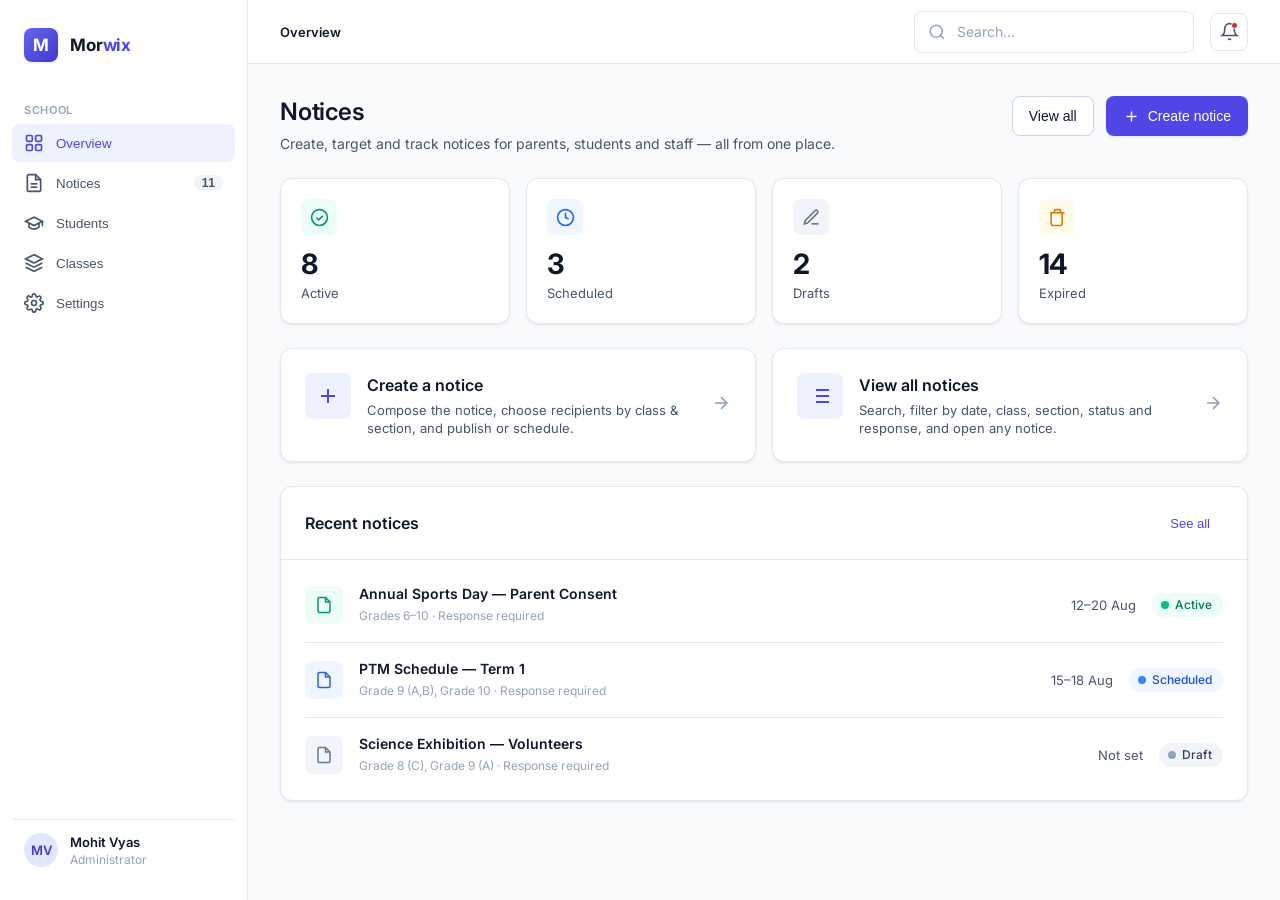
==== notification-prototype/index.html @ 839282dd "Add interactive Notification Module (R1) prototype at /notification-prototype/ Clickable high-fideli" ====
<!DOCTYPE html>
<html lang="en">
<head>
<meta charset="UTF-8">
<meta name="viewport" content="width=device-width, initial-scale=1.0">
<title>Morwix — Notification Module (R1)</title>
<link rel="stylesheet" href="styles.css">
</head>
<body>
<div class="app">
  <!-- ============ SIDEBAR ============ -->
  <aside class="sidebar">
    <div class="brand">
      <div class="logo">M</div>
      <div class="name">Mor<span>wix</span></div>
    </div>
    <nav class="nav">
      <div class="group-label overline subtle">School</div>
      <button class="nav-item" data-nav="hub">
        <svg viewBox="0 0 24 24" fill="none" stroke-width="2"><rect x="3" y="3" width="7" height="7" rx="1.5"/><rect x="14" y="3" width="7" height="7" rx="1.5"/><rect x="14" y="14" width="7" height="7" rx="1.5"/><rect x="3" y="14" width="7" height="7" rx="1.5"/></svg>
        <span>Overview</span>
      </button>
      <button class="nav-item active" data-nav="view">
        <svg viewBox="0 0 24 24" fill="none" stroke-width="2"><path d="M14 2H6a2 2 0 0 0-2 2v16a2 2 0 0 0 2 2h12a2 2 0 0 0 2-2V8z"/><polyline points="14 2 14 8 20 8"/><line x1="16" y1="13" x2="8" y2="13"/><line x1="16" y1="17" x2="8" y2="17"/></svg>
        <span>Notices</span><span class="count">11</span>
      </button>
      <button class="nav-item" onclick="return false">
        <svg viewBox="0 0 24 24" fill="none" stroke-width="2"><path d="M22 10v6M2 10l10-5 10 5-10 5z"/><path d="M6 12v5c3 3 9 3 12 0v-5"/></svg>
        <span>Students</span>
      </button>
      <button class="nav-item" onclick="return false">
        <svg viewBox="0 0 24 24" fill="none" stroke-width="2"><path d="M12 2 2 7l10 5 10-5-10-5z"/><path d="m2 17 10 5 10-5M2 12l10 5 10-5"/></svg>
        <span>Classes</span>
      </button>
      <button class="nav-item" onclick="return false">
        <svg viewBox="0 0 24 24" fill="none" stroke-width="2"><circle cx="12" cy="12" r="3"/><path d="M19.4 15a1.65 1.65 0 0 0 .33 1.82l.06.06a2 2 0 1 1-2.83 2.83l-.06-.06a1.65 1.65 0 0 0-1.82-.33 1.65 1.65 0 0 0-1 1.51V21a2 2 0 0 1-4 0v-.09A1.65 1.65 0 0 0 9 19.4a1.65 1.65 0 0 0-1.82.33l-.06.06a2 2 0 1 1-2.83-2.83l.06-.06a1.65 1.65 0 0 0 .33-1.82 1.65 1.65 0 0 0-1.51-1H3a2 2 0 0 1 0-4h.09A1.65 1.65 0 0 0 4.6 9a1.65 1.65 0 0 0-.33-1.82l-.06-.06a2 2 0 1 1 2.83-2.83l.06.06a1.65 1.65 0 0 0 1.82.33H9a1.65 1.65 0 0 0 1-1.51V3a2 2 0 0 1 4 0v.09a1.65 1.65 0 0 0 1 1.51 1.65 1.65 0 0 0 1.82-.33l.06-.06a2 2 0 1 1 2.83 2.83l-.06.06a1.65 1.65 0 0 0-.33 1.82V9a1.65 1.65 0 0 0 1.51 1H21a2 2 0 0 1 0 4h-.09a1.65 1.65 0 0 0-1.51 1z"/></svg>
        <span>Settings</span>
      </button>
    </nav>
    <div class="sidebar-foot">
      <div class="avatar">MV</div>
      <div style="min-width:0">
        <div style="font-weight:600;font-size:13px">Mohit Vyas</div>
        <div class="caption subtle" style="overflow:hidden;text-overflow:ellipsis;white-space:nowrap">Administrator</div>
      </div>
    </div>
  </aside>

  <!-- ============ MAIN ============ -->
  <div class="main">
    <header class="topbar">
      <div class="crumbs" id="crumbs"><span>Notices</span></div>
      <div class="spacer"></div>
      <div class="input-icon" style="width:280px">
        <svg viewBox="0 0 24 24" fill="none" stroke-width="2" stroke="currentColor"><circle cx="11" cy="11" r="8"/><line x1="21" y1="21" x2="16.65" y2="16.65"/></svg>
        <input class="input" placeholder="Search…">
      </div>
      <button class="icon-btn"><span class="ping"></span>
        <svg viewBox="0 0 24 24" fill="none" stroke-width="2" stroke="currentColor"><path d="M18 8A6 6 0 0 0 6 8c0 7-3 9-3 9h18s-3-2-3-9"/><path d="M13.73 21a2 2 0 0 1-3.46 0"/></svg>
      </button>
    </header>

    <div class="content">

      <!-- ==================== HUB ==================== -->
      <section id="hub" class="screen">
        <div class="page">
          <div class="page-head">
            <div>
              <h1 class="h1">Notices</h1>
              <p class="sub">Create, target and track notices for parents, students and staff — all from one place.</p>
            </div>
            <div class="actions">
              <button class="btn btn--secondary" data-nav="view">View all</button>
              <button class="btn btn--primary" data-nav="create">
                <svg viewBox="0 0 24 24" fill="none" stroke-width="2"><line x1="12" y1="5" x2="12" y2="19"/><line x1="5" y1="12" x2="19" y2="12"/></svg>
                Create notice
              </button>
            </div>
          </div>

          <div class="grid grid-4" style="margin-bottom:24px">
            <div class="stat"><div class="top"><div class="ico ico--active"><svg viewBox="0 0 24 24" fill="none" stroke="currentColor"><circle cx="12" cy="12" r="10"/><polyline points="16 10 11 15 8 12"/></svg></div></div><div class="num">8</div><div class="lab">Active</div></div>
            <div class="stat"><div class="top"><div class="ico ico--sched"><svg viewBox="0 0 24 24" fill="none" stroke="currentColor"><circle cx="12" cy="12" r="10"/><polyline points="12 6 12 12 16 14"/></svg></div></div><div class="num">3</div><div class="lab">Scheduled</div></div>
            <div class="stat"><div class="top"><div class="ico ico--draft"><svg viewBox="0 0 24 24" fill="none" stroke="currentColor"><path d="M12 20h9"/><path d="M16.5 3.5a2.1 2.1 0 0 1 3 3L7 19l-4 1 1-4z"/></svg></div></div><div class="num">2</div><div class="lab">Drafts</div></div>
            <div class="stat"><div class="top"><div class="ico ico--expired"><svg viewBox="0 0 24 24" fill="none" stroke="currentColor"><path d="M3 6h18M8 6V4a2 2 0 0 1 2-2h4a2 2 0 0 1 2 2v2m2 0v14a2 2 0 0 1-2 2H6a2 2 0 0 1-2-2V6"/></svg></div></div><div class="num">14</div><div class="lab">Expired</div></div>
          </div>

          <div class="grid grid-2" style="margin-bottom:24px">
            <div class="entry" data-nav="create">
              <div class="ico"><svg viewBox="0 0 24 24" fill="none" stroke-width="2"><line x1="12" y1="5" x2="12" y2="19"/><line x1="5" y1="12" x2="19" y2="12"/></svg></div>
              <div><div class="h4">Create a notice</div><p class="muted body-sm" style="margin-top:4px">Compose the notice, choose recipients by class &amp; section, and publish or schedule.</p></div>
              <div class="arrow"><svg viewBox="0 0 24 24" fill="none" stroke="currentColor"><line x1="5" y1="12" x2="19" y2="12"/><polyline points="12 5 19 12 12 19"/></svg></div>
            </div>
            <div class="entry" data-nav="view">
              <div class="ico"><svg viewBox="0 0 24 24" fill="none" stroke-width="2"><line x1="8" y1="6" x2="21" y2="6"/><line x1="8" y1="12" x2="21" y2="12"/><line x1="8" y1="18" x2="21" y2="18"/><line x1="3" y1="6" x2="3.01" y2="6"/><line x1="3" y1="12" x2="3.01" y2="12"/><line x1="3" y1="18" x2="3.01" y2="18"/></svg></div>
              <div><div class="h4">View all notices</div><p class="muted body-sm" style="margin-top:4px">Search, filter by date, class, section, status and response, and open any notice.</p></div>
              <div class="arrow"><svg viewBox="0 0 24 24" fill="none" stroke="currentColor"><line x1="5" y1="12" x2="19" y2="12"/><polyline points="12 5 19 12 12 19"/></svg></div>
            </div>
          </div>

          <div class="card">
            <div class="card__head"><div class="h4">Recent notices</div><div class="actions"><button class="btn btn--ghost btn--sm" data-nav="view">See all</button></div></div>
            <div class="card__body" style="padding:8px 24px">
              <div class="summary-list">
                <div class="summary-row" data-nav="detail"><div class="ico" style="background:var(--green-50);color:var(--green-600)"><svg viewBox="0 0 24 24" width="18" height="18" fill="none" stroke="currentColor" stroke-width="2"><path d="M14 2H6a2 2 0 0 0-2 2v16a2 2 0 0 0 2 2h12a2 2 0 0 0 2-2V8z"/><polyline points="14 2 14 8 20 8"/></svg></div><div class="grow"><div style="font-weight:600">Annual Sports Day — Parent Consent</div><div class="cell-sub">Grades 6–10 · Response required</div></div><span class="dates muted body-sm">12–20 Aug</span><span class="badge badge--active"><span class="dot"></span>Active</span></div>
                <div class="summary-row" data-nav="detail"><div class="ico" style="background:var(--blue-50);color:var(--blue-600)"><svg viewBox="0 0 24 24" width="18" height="18" fill="none" stroke="currentColor" stroke-width="2"><path d="M14 2H6a2 2 0 0 0-2 2v16a2 2 0 0 0 2 2h12a2 2 0 0 0 2-2V8z"/><polyline points="14 2 14 8 20 8"/></svg></div><div class="grow"><div style="font-weight:600">PTM Schedule — Term 1</div><div class="cell-sub">Grade 9 (A,B), Grade 10 · Response required</div></div><span class="dates muted body-sm">15–18 Aug</span><span class="badge badge--scheduled"><span class="dot"></span>Scheduled</span></div>
                <div class="summary-row" data-nav="detail"><div class="ico" style="background:var(--slate-100);color:var(--slate-500)"><svg viewBox="0 0 24 24" width="18" height="18" fill="none" stroke="currentColor" stroke-width="2"><path d="M14 2H6a2 2 0 0 0-2 2v16a2 2 0 0 0 2 2h12a2 2 0 0 0 2-2V8z"/><polyline points="14 2 14 8 20 8"/></svg></div><div class="grow"><div style="font-weight:600">Science Exhibition — Volunteers</div><div class="cell-sub">Grade 8 (C), Grade 9 (A) · Response required</div></div><span class="dates muted body-sm">Not set</span><span class="badge badge--draft"><span class="dot"></span>Draft</span></div>
              </div>
            </div>
          </div>
        </div>
      </section>

      <!-- ==================== CREATE (wizard) ==================== -->
      <section id="create" class="screen">
        <div class="page">
          <div class="page-head">
            <div><h1 class="h1">Create notice</h1><p class="sub">Follow the steps to compose, target and publish your notice.</p></div>
            <div class="actions"><button class="btn btn--secondary" data-nav="view">Cancel</button></div>
          </div>

          <!-- Stepper -->
          <div class="stepper" id="stepper">
            <div class="step current" data-step="1"><div class="num">1</div><div class="txt"><div class="k">Step 1</div><div class="v">Details</div></div></div>
            <div class="step-line" data-line="1"></div>
            <div class="step" data-step="2"><div class="num">2</div><div class="txt"><div class="k">Step 2</div><div class="v">Recipients</div></div></div>
            <div class="step-line" data-line="2"></div>
            <div class="step" data-step="3"><div class="num">3</div><div class="txt"><div class="k">Step 3</div><div class="v">Summary</div></div></div>
            <div class="step-line" data-line="3"></div>
            <div class="step" data-step="4"><div class="num">4</div><div class="txt"><div class="k">Step 4</div><div class="v">Review</div></div></div>
          </div>

          <!-- Step 1: Details -->
          <div class="wizard-step active" data-wstep="1">
            <div class="card"><div class="card__body">
              <div class="field">
                <label>Notice title <span class="req">*</span></label>
                <input class="input" id="f-title" value="Annual Sports Day — Parent Consent" placeholder="e.g. Annual Sports Day — Parent Consent">
              </div>
              <div class="field">
                <label>Description <span class="req">*</span></label>
                <textarea class="textarea" id="f-desc" placeholder="Write the notice message…">Our Annual Sports Day will be held on 20 August at the main ground. Kindly submit your consent for your child's participation and confirm attendance for the morning assembly.</textarea>
                <span class="hint">Plain text only for Release 1. Attachments &amp; rich text arrive in a later release.</span>
              </div>
              <div class="two-col">
                <div class="field"><label>Start date <span class="req">*</span></label><input type="date" class="input" id="f-start" value="2026-08-12"></div>
                <div class="field"><label>End date <span class="req">*</span></label><input type="date" class="input" id="f-end" value="2026-08-20"></div>
              </div>
              <div class="divider"></div>
              <div class="row between">
                <div style="max-width:520px">
                  <label style="font-weight:600;font-size:14px">Response required?</label>
                  <p class="muted body-sm" style="margin-top:4px">Ask recipients to acknowledge or respond to this notice. You'll be able to track responses on the notice page.</p>
                </div>
                <div class="switch on" id="f-response"><span class="track"></span><span id="f-response-lab" style="font-weight:600;color:var(--brand-600)">Yes</span></div>
              </div>
            </div></div>
            <div class="wizard-foot">
              <div class="right">
                <button class="btn btn--secondary" onclick="saveDraft()">Save as draft</button>
                <button class="btn btn--primary" onclick="goStep(2)">Continue<svg viewBox="0 0 24 24" fill="none" stroke-width="2"><line x1="5" y1="12" x2="19" y2="12"/><polyline points="12 5 19 12 12 19"/></svg></button>
              </div>
            </div>
          </div>

          <!-- Step 2: Recipients -->
          <div class="wizard-step" data-wstep="2">
            <div class="card"><div class="card__body">
              <div class="h4" style="margin-bottom:4px">Who should receive this notice?</div>
              <p class="muted body-sm" style="margin-bottom:20px">Pick all classes, or choose specific classes — each class can target all sections or specific sections.</p>
              <div class="radio-cards" style="margin-bottom:24px">
                <div class="radio-card" data-mode="all"><div class="radio"></div><div><div class="t">All classes</div><div class="d">Every class and every section receives this notice.</div></div></div>
                <div class="radio-card on" data-mode="selected"><div class="radio on"></div><div><div class="t">Selected classes</div><div class="d">Choose specific classes and, per class, all or specific sections.</div></div></div>
              </div>

              <div id="class-builder">
                <div class="row between" style="margin-bottom:12px"><div class="overline subtle">Classes</div><button class="btn btn--ghost btn--sm" id="toggle-all-classes">Select all</button></div>
                <div id="class-list">
                  <!-- rows injected by app.js -->
                </div>
              </div>

              <div class="callout" style="margin-top:20px" id="recipient-count-callout">
                <svg viewBox="0 0 24 24" fill="none" stroke-width="2"><path d="M17 21v-2a4 4 0 0 0-4-4H5a4 4 0 0 0-4 4v2"/><circle cx="9" cy="7" r="4"/><path d="M23 21v-2a4 4 0 0 0-3-3.87"/><path d="M16 3.13a4 4 0 0 1 0 7.75"/></svg>
                <span id="recipient-count-text">—</span>
              </div>
            </div></div>
            <div class="wizard-foot">
              <button class="btn btn--secondary" onclick="goStep(1)"><svg viewBox="0 0 24 24" fill="none" stroke-width="2"><line x1="19" y1="12" x2="5" y2="12"/><polyline points="12 19 5 12 12 5"/></svg>Back</button>
              <div class="right">
                <button class="btn btn--secondary" onclick="saveDraft()">Save as draft</button>
                <button class="btn btn--primary" onclick="goStep(3)">Continue<svg viewBox="0 0 24 24" fill="none" stroke-width="2"><line x1="5" y1="12" x2="19" y2="12"/><polyline points="12 5 19 12 12 19"/></svg></button>
              </div>
            </div>
          </div>

          <!-- Step 3: Summary -->
          <div class="wizard-step" data-wstep="3">
            <div class="total-banner" style="margin-bottom:20px">
              <div class="ico"><svg viewBox="0 0 24 24" fill="none" stroke-width="2"><path d="M17 21v-2a4 4 0 0 0-4-4H5a4 4 0 0 0-4 4v2"/><circle cx="9" cy="7" r="4"/><path d="M23 21v-2a4 4 0 0 0-3-3.87"/><path d="M16 3.13a4 4 0 0 1 0 7.75"/></svg></div>
              <div><div class="big" id="sum-total">0</div><div class="lab">estimated recipients across <span id="sum-classes">0</span> classes</div></div>
            </div>
            <div class="card"><div class="card__head"><div class="h4">Recipient summary</div><button class="btn btn--ghost btn--sm" onclick="goStep(2)">Edit recipients</button></div>
              <div class="card__body" style="padding-top:8px;padding-bottom:8px">
                <div class="summary-list" id="summary-list"></div>
              </div>
            </div>
            <div class="callout callout--warn" style="margin-top:20px">
              <svg viewBox="0 0 24 24" fill="none" stroke-width="2"><path d="M10.29 3.86 1.82 18a2 2 0 0 0 1.71 3h16.94a2 2 0 0 0 1.71-3L13.71 3.86a2 2 0 0 0-3.42 0z"/><line x1="12" y1="9" x2="12" y2="13"/><line x1="12" y1="17" x2="12.01" y2="17"/></svg>
              <span>This is your last checkpoint to verify <strong>who</strong> receives the notice. Please review carefully — recipients can't be edited after publishing in Release 1.</span>
            </div>
            <label class="opt-row" id="confirm-recipients" style="margin-top:20px">
              <span class="check"><svg viewBox="0 0 24 24" fill="none"><polyline points="20 6 9 17 4 12"/></svg></span>
              <span style="font-weight:500">I've reviewed the recipients and they're correct.</span>
            </label>
            <div class="wizard-foot">
              <button class="btn btn--secondary" onclick="goStep(2)"><svg viewBox="0 0 24 24" fill="none" stroke-width="2"><line x1="19" y1="12" x2="5" y2="12"/><polyline points="12 19 5 12 12 5"/></svg>Back</button>
              <div class="right">
                <button class="btn btn--secondary" onclick="saveDraft()">Save as draft</button>
                <button class="btn btn--primary" id="to-review" onclick="goStep(4)">Continue to review<svg viewBox="0 0 24 24" fill="none" stroke-width="2"><line x1="5" y1="12" x2="19" y2="12"/><polyline points="12 5 19 12 12 19"/></svg></button>
              </div>
            </div>
          </div>

          <!-- Step 4: Review & Publish -->
          <div class="wizard-step" data-wstep="4">
            <div class="card"><div class="card__head"><div class="h4">Review &amp; publish</div><span class="badge badge--scheduled" id="will-status"><span class="dot"></span>Will schedule</span></div>
              <div class="card__body">
                <dl class="review-grid">
                  <dt>Title</dt><dd id="rv-title" style="font-weight:600">—</dd>
                  <dt>Description</dt><dd id="rv-desc" class="muted">—</dd>
                  <dt>Effective period</dt><dd id="rv-dates">—</dd>
                  <dt>Response required</dt><dd id="rv-response">—</dd>
                  <dt>Recipients</dt><dd id="rv-recipients"><div class="summary-list" id="rv-recipients-list" style="margin-top:-8px"></div></dd>
                </dl>
              </div>
            </div>
            <div class="callout" style="margin-top:20px">
              <svg viewBox="0 0 24 24" fill="none" stroke-width="2"><circle cx="12" cy="12" r="10"/><line x1="12" y1="16" x2="12" y2="12"/><line x1="12" y1="8" x2="12.01" y2="8"/></svg>
              <span id="publish-note">Because the start date is in the future, this notice will be <strong>Scheduled</strong> and go live automatically on its start date.</span>
            </div>
            <div class="wizard-foot">
              <button class="btn btn--secondary" onclick="goStep(3)"><svg viewBox="0 0 24 24" fill="none" stroke-width="2"><line x1="19" y1="12" x2="5" y2="12"/><polyline points="12 19 5 12 12 5"/></svg>Back</button>
              <div class="right">
                <button class="btn btn--secondary" onclick="saveDraft()">Save as draft</button>
                <button class="btn btn--primary" onclick="publishNotice()"><svg viewBox="0 0 24 24" fill="none" stroke-width="2"><line x1="22" y1="2" x2="11" y2="13"/><polygon points="22 2 15 22 11 13 2 9 22 2"/></svg>Publish notice</button>
              </div>
            </div>
          </div>
        </div>
      </section>

      <!-- ==================== VIEW NOTICES ==================== -->
      <section id="view" class="screen">
        <div class="page">
          <div class="page-head">
            <div><h1 class="h1">All notices</h1><p class="sub">Search and filter every notice by date, class, section, status and response.</p></div>
            <div class="actions"><button class="btn btn--primary" data-nav="create"><svg viewBox="0 0 24 24" fill="none" stroke-width="2"><line x1="12" y1="5" x2="12" y2="19"/><line x1="5" y1="12" x2="19" y2="12"/></svg>Create notice</button></div>
          </div>

          <div class="toolbar">
            <div class="input-icon search">
              <svg viewBox="0 0 24 24" fill="none" stroke-width="2" stroke="currentColor"><circle cx="11" cy="11" r="8"/><line x1="21" y1="21" x2="16.65" y2="16.65"/></svg>
              <input class="input" placeholder="Search notices by title…">
            </div>
            <div class="filters">
              <div class="filter"><select class="select-el"><option>Any date</option><option>This week</option><option>This month</option></select><svg viewBox="0 0 24 24" fill="none" stroke-width="2" stroke="currentColor"><polyline points="6 9 12 15 18 9"/></svg></div>
              <div class="filter"><select class="select-el"><option>All classes</option><option>Grade 6</option><option>Grade 7</option><option>Grade 8</option><option>Grade 9</option><option>Grade 10</option></select><svg viewBox="0 0 24 24" fill="none" stroke-width="2" stroke="currentColor"><polyline points="6 9 12 15 18 9"/></svg></div>
              <div class="filter"><select class="select-el"><option>All sections</option><option>A</option><option>B</option><option>C</option><option>D</option></select><svg viewBox="0 0 24 24" fill="none" stroke-width="2" stroke="currentColor"><polyline points="6 9 12 15 18 9"/></svg></div>
              <div class="filter"><select class="select-el"><option>Any status</option><option>Active</option><option>Scheduled</option><option>Draft</option><option>Expired</option></select><svg viewBox="0 0 24 24" fill="none" stroke-width="2" stroke="currentColor"><polyline points="6 9 12 15 18 9"/></svg></div>
              <div class="filter"><select class="select-el"><option>Any response</option><option>Required</option><option>Not required</option></select><svg viewBox="0 0 24 24" fill="none" stroke-width="2" stroke="currentColor"><polyline points="6 9 12 15 18 9"/></svg></div>
            </div>
          </div>

          <div class="table-wrap">
            <table>
              <thead><tr><th style="width:34%">Notice</th><th>Audience</th><th>Effective period</th><th>Response</th><th>Status</th><th></th></tr></thead>
              <tbody>
                <tr data-nav="detail">
                  <td><div class="cell-title">Annual Sports Day — Parent Consent</div><div class="cell-sub">Created 06 Aug 2026</div></td>
                  <td><div class="aud"><span class="tag">Grades 6–10</span></div></td>
                  <td class="dates">12 Aug – 20 Aug</td>
                  <td><span class="pill pill--req">Required</span></td>
                  <td><span class="badge badge--active"><span class="dot"></span>Active</span></td>
                  <td class="row-menu"><svg viewBox="0 0 24 24" fill="none" stroke-width="2" stroke="currentColor"><circle cx="12" cy="5" r="1"/><circle cx="12" cy="12" r="1"/><circle cx="12" cy="19" r="1"/></svg></td>
                </tr>
                <tr data-nav="detail">
                  <td><div class="cell-title">PTM Schedule — Term 1</div><div class="cell-sub">Created 05 Aug 2026</div></td>
                  <td><div class="aud"><span class="tag">Grade 9 (A,B)</span><span class="tag">Grade 10</span></div></td>
                  <td class="dates">15 Aug – 18 Aug</td>
                  <td><span class="pill pill--req">Required</span></td>
                  <td><span class="badge badge--scheduled"><span class="dot"></span>Scheduled</span></td>
                  <td class="row-menu"><svg viewBox="0 0 24 24" fill="none" stroke-width="2" stroke="currentColor"><circle cx="12" cy="5" r="1"/><circle cx="12" cy="12" r="1"/><circle cx="12" cy="19" r="1"/></svg></td>
                </tr>
                <tr data-nav="detail">
                  <td><div class="cell-title">Library Book Return Reminder</div><div class="cell-sub">Created 04 Aug 2026</div></td>
                  <td><div class="aud"><span class="tag tag--all">All classes</span></div></td>
                  <td class="dates">05 Aug – 09 Aug</td>
                  <td><span class="pill pill--no">Not required</span></td>
                  <td><span class="badge badge--active"><span class="dot"></span>Active</span></td>
                  <td class="row-menu"><svg viewBox="0 0 24 24" fill="none" stroke-width="2" stroke="currentColor"><circle cx="12" cy="5" r="1"/><circle cx="12" cy="12" r="1"/><circle cx="12" cy="19" r="1"/></svg></td>
                </tr>
                <tr data-nav="detail">
                  <td><div class="cell-title">Science Exhibition — Volunteers</div><div class="cell-sub">Created 04 Aug 2026</div></td>
                  <td><div class="aud"><span class="tag">Grade 8 (C)</span><span class="tag">Grade 9 (A)</span></div></td>
                  <td class="dates">Not set</td>
                  <td><span class="pill pill--req">Required</span></td>
                  <td><span class="badge badge--draft"><span class="dot"></span>Draft</span></td>
                  <td class="row-menu"><svg viewBox="0 0 24 24" fill="none" stroke-width="2" stroke="currentColor"><circle cx="12" cy="5" r="1"/><circle cx="12" cy="12" r="1"/><circle cx="12" cy="19" r="1"/></svg></td>
                </tr>
                <tr data-nav="detail">
                  <td><div class="cell-title">Fee Payment Due — Quarter 2</div><div class="cell-sub">Created 28 Jul 2026</div></td>
                  <td><div class="aud"><span class="tag">Grades 6–8</span></div></td>
                  <td class="dates">01 Aug – 10 Aug</td>
                  <td><span class="pill pill--req">Required</span></td>
                  <td><span class="badge badge--expired"><span class="dot"></span>Expired</span></td>
                  <td class="row-menu"><svg viewBox="0 0 24 24" fill="none" stroke-width="2" stroke="currentColor"><circle cx="12" cy="5" r="1"/><circle cx="12" cy="12" r="1"/><circle cx="12" cy="19" r="1"/></svg></td>
                </tr>
                <tr data-nav="detail">
                  <td><div class="cell-title">Uniform Policy Update 2026–27</div><div class="cell-sub">Created 27 Jul 2026</div></td>
                  <td><div class="aud"><span class="tag tag--all">All classes</span></div></td>
                  <td class="dates">22 Aug – 30 Aug</td>
                  <td><span class="pill pill--no">Not required</span></td>
                  <td><span class="badge badge--scheduled"><span class="dot"></span>Scheduled</span></td>
                  <td class="row-menu"><svg viewBox="0 0 24 24" fill="none" stroke-width="2" stroke="currentColor"><circle cx="12" cy="5" r="1"/><circle cx="12" cy="12" r="1"/><circle cx="12" cy="19" r="1"/></svg></td>
                </tr>
              </tbody>
            </table>
          </div>
          <div class="row between" style="margin-top:16px;color:var(--text-tertiary)" class="body-sm">
            <span class="body-sm subtle">Showing 6 of 27 notices</span>
            <div class="row" style="gap:8px"><button class="btn btn--secondary btn--sm" disabled>Previous</button><button class="btn btn--secondary btn--sm">Next</button></div>
          </div>
        </div>
      </section>

      <!-- ==================== NOTICE DETAILS ==================== -->
      <section id="detail" class="screen">
        <div class="page">
          <button class="btn btn--ghost btn--sm" data-nav="view" style="margin-bottom:16px;padding-left:8px"><svg viewBox="0 0 24 24" fill="none" stroke-width="2"><line x1="19" y1="12" x2="5" y2="12"/><polyline points="12 19 5 12 12 5"/></svg>All notices</button>
          <div class="page-head">
            <div>
              <div class="row" style="gap:12px;margin-bottom:8px"><h1 class="h1" style="margin:0">Annual Sports Day — Parent Consent</h1><span class="badge badge--active" style="align-self:center"><span class="dot"></span>Active</span></div>
              <p class="sub" style="margin:0">Grades 6–10 · Response required · Published 06 Aug 2026</p>
            </div>
            <div class="actions">
              <button class="btn btn--secondary"><svg viewBox="0 0 24 24" fill="none" stroke-width="2"><rect x="9" y="9" width="13" height="13" rx="2"/><path d="M5 15H4a2 2 0 0 1-2-2V4a2 2 0 0 1 2-2h9a2 2 0 0 1 2 2v1"/></svg>Duplicate</button>
            </div>
          </div>

          <div class="meta-row">
            <div class="m"><div class="k">Status</div><div class="v"><span class="badge badge--active"><span class="dot"></span>Active</span></div></div>
            <div class="m"><div class="k">Start date</div><div class="v">12 Aug 2026</div></div>
            <div class="m"><div class="k">End date</div><div class="v">20 Aug 2026</div></div>
            <div class="m"><div class="k">Response</div><div class="v"><span class="pill pill--req">Required</span></div></div>
            <div class="m"><div class="k">Created by</div><div class="v">Mohit Vyas</div></div>
          </div>

          <div class="detail-grid">
            <div>
              <div class="section-title h4 mt-0">Message</div>
              <div class="card"><div class="card__body">
                <p class="body-lg" style="line-height:26px;color:var(--text-secondary)">Our Annual Sports Day will be held on 20 August at the main ground. Kindly submit your consent for your child's participation and confirm attendance for the morning assembly. Students should report in their house T-shirts by 7:30 AM. Refreshments will be provided.</p>
              </div></div>

              <div class="section-title h4"><svg viewBox="0 0 24 24" width="18" height="18" fill="none" stroke="currentColor" stroke-width="2"><path d="M17 21v-2a4 4 0 0 0-4-4H5a4 4 0 0 0-4 4v2"/><circle cx="9" cy="7" r="4"/><path d="M23 21v-2a4 4 0 0 0-3-3.87"/><path d="M16 3.13a4 4 0 0 1 0 7.75"/></svg>Recipients</div>
              <div class="card"><div class="card__body" style="padding-top:8px;padding-bottom:8px">
                <div class="summary-list">
                  <div class="summary-row"><div class="ico">6</div><div class="grow"><div style="font-weight:600">Grade 6</div><div class="secs"><span class="tag tag--all">All sections</span></div></div><span class="muted body-sm">≈ 120</span></div>
                  <div class="summary-row"><div class="ico">7</div><div class="grow"><div style="font-weight:600">Grade 7</div><div class="secs"><span class="tag">A</span><span class="tag">C</span></div></div><span class="muted body-sm">≈ 62</span></div>
                  <div class="summary-row"><div class="ico">8</div><div class="grow"><div style="font-weight:600">Grade 8</div><div class="secs"><span class="tag tag--all">All sections</span></div></div><span class="muted body-sm">≈ 118</span></div>
                  <div class="summary-row"><div class="ico">9</div><div class="grow"><div style="font-weight:600">Grade 9</div><div class="secs"><span class="tag tag--all">All sections</span></div></div><span class="muted body-sm">≈ 116</span></div>
                  <div class="summary-row"><div class="ico">10</div><div class="grow"><div style="font-weight:600">Grade 10</div><div class="secs"><span class="tag">B</span></div></div><span class="muted body-sm">≈ 30</span></div>
                </div>
              </div></div>
            </div>

            <div>
              <div class="section-title h4 mt-0">Responses</div>
              <div class="card"><div class="card__body">
                <div class="ring" style="--p:68"><div class="in"><div class="n">68%</div><div class="l">responded</div></div></div>
                <div class="row between" style="margin:20px 0 4px"><span class="muted body-sm">Responded</span><span style="font-weight:600">342</span></div>
                <div class="row between" style="margin-bottom:16px"><span class="muted body-sm">Awaiting</span><span style="font-weight:600">164</span></div>
                <div class="divider" style="margin:16px 0"></div>
                <div class="overline subtle" style="margin-bottom:12px">By grade</div>
                <div class="resp-row"><div class="rt"><span class="muted">Grade 6</span><span class="v">82%</span></div><div class="progress"><div class="bar" style="width:82%"></div></div></div>
                <div class="resp-row"><div class="rt"><span class="muted">Grade 7 (A,C)</span><span class="v">74%</span></div><div class="progress"><div class="bar" style="width:74%"></div></div></div>
                <div class="resp-row"><div class="rt"><span class="muted">Grade 8</span><span class="v">61%</span></div><div class="progress"><div class="bar" style="width:61%"></div></div></div>
                <div class="resp-row"><div class="rt"><span class="muted">Grade 9</span><span class="v">57%</span></div><div class="progress"><div class="bar" style="width:57%"></div></div></div>
                <div class="resp-row"><div class="rt"><span class="muted">Grade 10 (B)</span><span class="v">70%</span></div><div class="progress"><div class="bar" style="width:70%"></div></div></div>
              </div></div>
            </div>
          </div>
        </div>
      </section>

    </div>
  </div>
</div>
<script src="app.js"></script>
</body>
</html>
---- notification-prototype/styles.css ----
/* ============================================================
   Morwix — Notification Module (R1) prototype
   Design tokens mirror the Figma variables built for this project.
   ============================================================ */
@import url('https://fonts.googleapis.com/css2?family=Inter:wght@400;500;600;700&display=swap');

:root {
  /* --- Brand --- */
  --brand-50:#EEF2FF; --brand-100:#E0E7FF; --brand-200:#C7D2FE; --brand-300:#A5B4FC;
  --brand-400:#818CF8; --brand-500:#6366F1; --brand-600:#4F46E5; --brand-700:#4338CA;
  /* --- Slate --- */
  --slate-50:#F8FAFC; --slate-100:#F1F5F9; --slate-200:#E2E8F0; --slate-300:#CBD5E1;
  --slate-400:#94A3B8; --slate-500:#64748B; --slate-600:#475569; --slate-700:#334155;
  --slate-800:#1E293B; --slate-900:#0F172A;
  /* --- Semantic hues --- */
  --green-50:#ECFDF5; --green-100:#D1FAE5; --green-500:#10B981; --green-600:#059669; --green-700:#047857;
  --amber-50:#FFFBEB; --amber-100:#FEF3C7; --amber-500:#F59E0B; --amber-600:#D97706; --amber-700:#B45309;
  --red-50:#FEF2F2;  --red-100:#FEE2E2;  --red-500:#EF4444;  --red-600:#DC2626;  --red-700:#B91C1C;
  --blue-50:#EFF6FF; --blue-100:#DBEAFE; --blue-500:#3B82F6; --blue-600:#2563EB; --blue-700:#1D4ED8;

  /* --- Semantic aliases --- */
  --bg-app:var(--slate-50); --bg-surface:#fff; --bg-subtle:var(--slate-100); --bg-inverse:var(--slate-900);
  --bg-brand:var(--brand-600); --bg-brand-hover:var(--brand-700); --bg-brand-subtle:var(--brand-50);
  --text-primary:var(--slate-900); --text-secondary:var(--slate-600); --text-tertiary:var(--slate-400);
  --text-inverse:#fff; --text-brand:var(--brand-600);
  --border:var(--slate-200); --border-strong:var(--slate-300); --border-focus:var(--brand-500);
  --success-fg:var(--green-700); --success-bg:var(--green-50); --success-solid:var(--green-600);
  --warning-fg:var(--amber-700); --warning-bg:var(--amber-50); --warning-solid:var(--amber-500);
  --danger-fg:var(--red-700); --danger-bg:var(--red-50); --danger-solid:var(--red-600);
  --info-fg:var(--blue-700); --info-bg:var(--blue-50); --info-solid:var(--blue-600);

  /* --- Status --- */
  --st-draft-bg:var(--slate-100); --st-draft-fg:var(--slate-700); --st-draft-dot:var(--slate-400);
  --st-scheduled-bg:var(--blue-50); --st-scheduled-fg:var(--blue-700); --st-scheduled-dot:var(--blue-500);
  --st-active-bg:var(--green-50); --st-active-fg:var(--green-700); --st-active-dot:var(--green-500);
  --st-expired-bg:var(--amber-50); --st-expired-fg:var(--amber-700); --st-expired-dot:var(--amber-500);

  /* --- Spacing --- */
  --sp-xxs:2px; --sp-xs:4px; --sp-sm:8px; --sp-md:12px; --sp-lg:16px; --sp-xl:20px;
  --sp-2xl:24px; --sp-3xl:32px; --sp-4xl:40px; --sp-5xl:48px; --sp-6xl:64px;
  /* --- Radius --- */
  --r-sm:6px; --r-md:8px; --r-lg:12px; --r-xl:16px; --r-2xl:20px; --r-full:999px;
  /* --- Elevation --- */
  --el-sm:0 1px 2px rgba(15,23,42,.04), 0 2px 4px -1px rgba(15,23,42,.06);
  --el-md:0 2px 4px -2px rgba(15,23,42,.06), 0 4px 8px -2px rgba(15,23,42,.08);
  --el-lg:0 4px 8px -4px rgba(15,23,42,.08), 0 12px 24px -6px rgba(15,23,42,.12);
}

* { box-sizing:border-box; margin:0; padding:0; }
html,body { height:100%; }
body {
  font-family:'Inter', -apple-system, BlinkMacSystemFont, 'Segoe UI', system-ui, sans-serif;
  background:var(--bg-app); color:var(--text-primary);
  font-size:14px; line-height:20px; -webkit-font-smoothing:antialiased;
}
::selection { background:var(--brand-100); }

/* ---------- Type ramp ---------- */
.display{font-size:32px;line-height:40px;font-weight:700;letter-spacing:-.02em;}
.h1{font-size:24px;line-height:32px;font-weight:600;letter-spacing:-.01em;}
.h2{font-size:20px;line-height:28px;font-weight:600;letter-spacing:-.01em;}
.h3{font-size:18px;line-height:26px;font-weight:600;}
.h4{font-size:16px;line-height:24px;font-weight:600;}
.body-lg{font-size:16px;line-height:24px;}
.body-sm{font-size:13px;line-height:18px;}
.caption{font-size:12px;line-height:16px;}
.overline{font-size:11px;line-height:16px;font-weight:600;text-transform:uppercase;letter-spacing:.06em;}
.muted{color:var(--text-secondary);} .subtle{color:var(--text-tertiary);}

/* ---------- App shell ---------- */
.app{display:grid;grid-template-columns:248px 1fr;height:100vh;overflow:hidden;}
.sidebar{background:var(--bg-surface);border-right:1px solid var(--border);display:flex;flex-direction:column;padding:var(--sp-xl) var(--sp-md);gap:var(--sp-2xl);}
.brand{display:flex;align-items:center;gap:var(--sp-md);padding:var(--sp-sm) var(--sp-md);}
.brand .logo{width:34px;height:34px;border-radius:var(--r-md);background:linear-gradient(135deg,var(--brand-500),var(--brand-700));display:flex;align-items:center;justify-content:center;color:#fff;font-weight:700;font-size:17px;box-shadow:var(--el-sm);}
.brand .name{font-weight:700;font-size:17px;letter-spacing:-.01em;}
.brand .name span{color:var(--brand-600);}
.nav{display:flex;flex-direction:column;gap:2px;}
.nav .group-label{padding:var(--sp-sm) var(--sp-md) var(--sp-xs);}
.nav-item{display:flex;align-items:center;gap:var(--sp-md);padding:9px 12px;border-radius:var(--r-md);color:var(--text-secondary);cursor:pointer;font-weight:500;border:none;background:none;width:100%;text-align:left;transition:.12s;}
.nav-item svg{width:20px;height:20px;stroke:currentColor;flex:none;}
.nav-item:hover{background:var(--slate-50);color:var(--text-primary);}
.nav-item.active{background:var(--bg-brand-subtle);color:var(--text-brand);}
.nav-item .count{margin-left:auto;font-size:12px;font-weight:600;background:var(--slate-100);color:var(--text-secondary);border-radius:var(--r-full);padding:1px 8px;}
.nav-item.active .count{background:var(--brand-100);color:var(--brand-700);}
.sidebar-foot{margin-top:auto;display:flex;align-items:center;gap:var(--sp-md);padding:var(--sp-md);border-top:1px solid var(--border);}
.avatar{width:34px;height:34px;border-radius:var(--r-full);background:var(--brand-100);color:var(--brand-700);display:flex;align-items:center;justify-content:center;font-weight:600;font-size:13px;flex:none;}

.main{display:flex;flex-direction:column;overflow:hidden;}
.topbar{height:64px;flex:none;background:var(--bg-surface);border-bottom:1px solid var(--border);display:flex;align-items:center;gap:var(--sp-lg);padding:0 var(--sp-3xl);}
.crumbs{display:flex;align-items:center;gap:var(--sp-sm);color:var(--text-tertiary);font-size:13px;}
.crumbs .sep{color:var(--slate-300);}
.crumbs .current{color:var(--text-primary);font-weight:600;}
.topbar .spacer{flex:1;}
.topbar .icon-btn{width:38px;height:38px;border-radius:var(--r-md);border:1px solid var(--border);background:#fff;display:flex;align-items:center;justify-content:center;color:var(--text-secondary);cursor:pointer;position:relative;}
.topbar .icon-btn:hover{background:var(--slate-50);}
.topbar .icon-btn svg{width:19px;height:19px;stroke:currentColor;}
.topbar .icon-btn .ping{position:absolute;top:8px;right:9px;width:7px;height:7px;background:var(--danger-solid);border-radius:var(--r-full);border:1.5px solid #fff;}
.content{flex:1;overflow-y:auto;padding:var(--sp-3xl);}
.page{max-width:1080px;margin:0 auto;}
.page-head{display:flex;align-items:flex-start;gap:var(--sp-lg);margin-bottom:var(--sp-2xl);}
.page-head .sub{color:var(--text-secondary);margin-top:6px;max-width:640px;}
.page-head .actions{margin-left:auto;display:flex;gap:var(--sp-md);}

/* ---------- Buttons ---------- */
.btn{display:inline-flex;align-items:center;justify-content:center;gap:var(--sp-sm);height:40px;padding:0 16px;border-radius:var(--r-md);font-weight:500;font-size:14px;cursor:pointer;border:1px solid transparent;transition:.12s;white-space:nowrap;}
.btn svg{width:17px;height:17px;stroke:currentColor;}
.btn--primary{background:var(--bg-brand);color:#fff;box-shadow:var(--el-sm);}
.btn--primary:hover{background:var(--bg-brand-hover);}
.btn--secondary{background:#fff;color:var(--text-primary);border-color:var(--border-strong);}
.btn--secondary:hover{background:var(--slate-50);}
.btn--ghost{background:transparent;color:var(--text-brand);}
.btn--ghost:hover{background:var(--brand-50);}
.btn--danger{background:var(--danger-solid);color:#fff;}
.btn--danger:hover{background:var(--red-700);}
.btn--sm{height:32px;padding:0 12px;font-size:13px;}
.btn:disabled{opacity:.5;cursor:not-allowed;}

/* ---------- Badges ---------- */
.badge{display:inline-flex;align-items:center;gap:6px;padding:4px 11px 4px 9px;border-radius:var(--r-full);font-size:12px;line-height:16px;font-weight:500;}
.badge .dot{width:8px;height:8px;border-radius:var(--r-full);flex:none;}
.badge--draft{background:var(--st-draft-bg);color:var(--st-draft-fg);} .badge--draft .dot{background:var(--st-draft-dot);}
.badge--scheduled{background:var(--st-scheduled-bg);color:var(--st-scheduled-fg);} .badge--scheduled .dot{background:var(--st-scheduled-dot);}
.badge--active{background:var(--st-active-bg);color:var(--st-active-fg);} .badge--active .dot{background:var(--st-active-dot);}
.badge--expired{background:var(--st-expired-bg);color:var(--st-expired-fg);} .badge--expired .dot{background:var(--st-expired-dot);}
.pill{display:inline-flex;align-items:center;gap:6px;padding:3px 10px;border-radius:var(--r-full);font-size:12px;font-weight:500;background:var(--bg-subtle);color:var(--text-secondary);}
.pill--req{background:var(--brand-50);color:var(--brand-700);}
.pill--no{background:var(--slate-100);color:var(--slate-500);}

/* ---------- Cards ---------- */
.card{background:var(--bg-surface);border:1px solid var(--border);border-radius:var(--r-lg);box-shadow:var(--el-sm);}
.card__body{padding:var(--sp-2xl);}
.card__head{padding:var(--sp-xl) var(--sp-2xl);border-bottom:1px solid var(--border);display:flex;align-items:center;gap:var(--sp-md);}
.card__head .actions{margin-left:auto;display:flex;gap:var(--sp-sm);}

.grid{display:grid;gap:var(--sp-lg);}
.grid-4{grid-template-columns:repeat(4,1fr);} .grid-2{grid-template-columns:repeat(2,1fr);}
.stat{background:var(--bg-surface);border:1px solid var(--border);border-radius:var(--r-lg);padding:var(--sp-xl);box-shadow:var(--el-sm);}
.stat .top{display:flex;align-items:center;justify-content:space-between;margin-bottom:var(--sp-md);}
.stat .ico{width:36px;height:36px;border-radius:var(--r-md);display:flex;align-items:center;justify-content:center;}
.stat .ico svg{width:19px;height:19px;stroke-width:2;}
.stat .num{font-size:28px;line-height:34px;font-weight:700;letter-spacing:-.02em;}
.stat .lab{color:var(--text-secondary);font-size:13px;margin-top:2px;}
.ico--active{background:var(--green-50);color:var(--green-600);} .ico--sched{background:var(--blue-50);color:var(--blue-600);}
.ico--draft{background:var(--slate-100);color:var(--slate-500);} .ico--expired{background:var(--amber-50);color:var(--amber-600);}

.entry{display:flex;gap:var(--sp-lg);align-items:flex-start;padding:var(--sp-2xl);border:1px solid var(--border);border-radius:var(--r-lg);background:var(--bg-surface);cursor:pointer;transition:.14s;box-shadow:var(--el-sm);}
.entry:hover{border-color:var(--brand-300);box-shadow:var(--el-md);transform:translateY(-1px);}
.entry .ico{width:46px;height:46px;border-radius:var(--r-md);background:var(--brand-50);color:var(--brand-600);display:flex;align-items:center;justify-content:center;flex:none;}
.entry .ico svg{width:24px;height:24px;stroke:currentColor;stroke-width:2;}
.entry .arrow{margin-left:auto;color:var(--text-tertiary);align-self:center;}
.entry .arrow svg{width:20px;height:20px;stroke-width:2;}

/* ---------- Forms ---------- */
.field{display:flex;flex-direction:column;gap:var(--sp-sm);margin-bottom:var(--sp-xl);}
.field label{font-weight:500;font-size:13px;color:var(--text-primary);}
.field label .req{color:var(--danger-solid);margin-left:2px;}
.field .hint{color:var(--text-tertiary);font-size:12px;}
.input,.textarea,.select-el{width:100%;background:#fff;border:1px solid var(--border);border-radius:var(--r-md);padding:10px 14px;font:inherit;color:var(--text-primary);transition:.12s;}
.input::placeholder,.textarea::placeholder{color:var(--text-tertiary);}
.input:focus,.textarea:focus,.select-el:focus{outline:none;border-color:var(--border-focus);box-shadow:0 0 0 3px var(--brand-100);}
.textarea{min-height:104px;resize:vertical;line-height:22px;}
.select-wrap{position:relative;}
.select-wrap svg{position:absolute;right:12px;top:50%;transform:translateY(-50%);width:18px;height:18px;stroke:var(--text-secondary);pointer-events:none;}
.select-el{appearance:none;padding-right:38px;cursor:pointer;}
.input-icon{position:relative;}
.input-icon svg{position:absolute;left:14px;top:50%;transform:translateY(-50%);width:18px;height:18px;stroke:var(--text-tertiary);}
.input-icon .input{padding-left:42px;}
.two-col{display:grid;grid-template-columns:1fr 1fr;gap:var(--sp-lg);}

/* Toggle */
.switch{display:inline-flex;align-items:center;gap:var(--sp-md);cursor:pointer;}
.switch .track{width:44px;height:24px;border-radius:var(--r-full);background:var(--border-strong);position:relative;transition:.16s;flex:none;}
.switch .track::after{content:"";position:absolute;top:2px;left:2px;width:20px;height:20px;border-radius:var(--r-full);background:#fff;box-shadow:0 1px 2px rgba(0,0,0,.18);transition:.16s;}
.switch.on .track{background:var(--bg-brand);}
.switch.on .track::after{left:22px;}

/* Checkbox / radio */
.check{width:18px;height:18px;border-radius:var(--r-sm);border:1.5px solid var(--border-strong);background:#fff;display:inline-flex;align-items:center;justify-content:center;flex:none;transition:.1s;}
.check svg{width:13px;height:13px;stroke:#fff;stroke-width:3;opacity:0;}
.check.on{background:var(--bg-brand);border-color:var(--bg-brand);}
.check.on svg{opacity:1;}
.radio{width:18px;height:18px;border-radius:var(--r-full);border:1.5px solid var(--border-strong);background:#fff;display:inline-flex;align-items:center;justify-content:center;flex:none;}
.radio::after{content:"";width:8px;height:8px;border-radius:var(--r-full);background:var(--bg-brand);transform:scale(0);transition:.12s;}
.radio.on{border-color:var(--bg-brand);}
.radio.on::after{transform:scale(1);}
.opt-row{display:flex;align-items:center;gap:var(--sp-md);cursor:pointer;}

/* Radio cards */
.radio-cards{display:grid;grid-template-columns:1fr 1fr;gap:var(--sp-lg);}
.radio-card{display:flex;gap:var(--sp-md);align-items:flex-start;padding:var(--sp-lg);border:1px solid var(--border);border-radius:var(--r-md);cursor:pointer;transition:.12s;background:#fff;}
.radio-card:hover{border-color:var(--brand-300);}
.radio-card.on{border-color:var(--bg-brand);background:var(--brand-50);box-shadow:0 0 0 1px var(--bg-brand) inset;}
.radio-card .t{font-weight:600;}
.radio-card .d{color:var(--text-secondary);font-size:13px;line-height:18px;margin-top:2px;}

/* Segmented */
.segmented{display:inline-flex;background:var(--slate-100);border-radius:var(--r-md);padding:3px;gap:2px;}
.segmented button{border:none;background:none;padding:5px 12px;border-radius:6px;font:inherit;font-weight:500;font-size:13px;color:var(--text-secondary);cursor:pointer;transition:.1s;}
.segmented button.on{background:#fff;color:var(--text-primary);box-shadow:var(--el-sm);}

/* Chips */
.chip{display:inline-flex;align-items:center;gap:6px;padding:5px 8px 5px 12px;border-radius:var(--r-full);background:var(--bg-brand-subtle);color:var(--text-brand);font-size:12px;font-weight:500;}
.chip .x{width:15px;height:15px;stroke:var(--brand-500);stroke-width:2.5;cursor:pointer;}
.sec-chip{width:34px;height:34px;border-radius:var(--r-md);border:1.5px solid var(--border);background:#fff;display:inline-flex;align-items:center;justify-content:center;font-weight:600;font-size:13px;color:var(--text-secondary);cursor:pointer;transition:.1s;}
.sec-chip:hover{border-color:var(--brand-300);}
.sec-chip.on{background:var(--bg-brand);border-color:var(--bg-brand);color:#fff;}

/* ---------- Stepper ---------- */
.stepper{display:flex;align-items:center;gap:0;margin-bottom:var(--sp-2xl);}
.step{display:flex;align-items:center;gap:var(--sp-md);}
.step .num{width:30px;height:30px;border-radius:var(--r-full);display:flex;align-items:center;justify-content:center;font-weight:600;font-size:13px;background:var(--bg-subtle);color:var(--text-tertiary);border:1.5px solid var(--border-strong);flex:none;transition:.15s;}
.step .txt .k{font-size:11px;color:var(--text-tertiary);text-transform:uppercase;letter-spacing:.05em;font-weight:600;}
.step .txt .v{font-weight:600;color:var(--text-tertiary);font-size:14px;}
.step.current .num{background:var(--bg-brand);color:#fff;border-color:var(--bg-brand);}
.step.current .txt .v{color:var(--text-primary);}
.step.done .num{background:var(--bg-brand);color:#fff;border-color:var(--bg-brand);}
.step.done .txt .v{color:var(--text-primary);}
.step .num svg{width:15px;height:15px;stroke:#fff;stroke-width:3;}
.step-line{flex:1;height:2px;background:var(--border);margin:0 var(--sp-lg);min-width:24px;border-radius:2px;}
.step-line.done{background:var(--bg-brand);}

.wizard-foot{display:flex;align-items:center;gap:var(--sp-md);margin-top:var(--sp-2xl);padding-top:var(--sp-xl);border-top:1px solid var(--border);}
.wizard-foot .right{margin-left:auto;display:flex;gap:var(--sp-md);}

/* ---------- Class / recipient builder ---------- */
.class-row{display:flex;align-items:center;gap:var(--sp-lg);padding:var(--sp-lg) var(--sp-xl);border:1px solid var(--border);border-radius:var(--r-md);background:#fff;transition:.12s;}
.class-row + .class-row{margin-top:var(--sp-md);}
.class-row.on{border-color:var(--brand-200);background:linear-gradient(0deg,var(--brand-50),var(--brand-50));background:#FBFBFF;}
.class-row .cname{font-weight:600;min-width:96px;}
.class-row .cmeta{color:var(--text-tertiary);font-size:12px;}
.class-row .rt{margin-left:auto;display:flex;align-items:center;gap:var(--sp-lg);}
.sections{display:none;gap:var(--sp-sm);align-items:center;}
.sections.show{display:flex;}
.class-row.off .rt{opacity:.4;pointer-events:none;}

/* ---------- Summary ---------- */
.summary-list{display:flex;flex-direction:column;}
.summary-row{display:flex;align-items:center;gap:var(--sp-lg);padding:var(--sp-lg) 0;border-bottom:1px solid var(--border);}
.summary-row:last-child{border-bottom:none;}
.summary-row .ico{width:38px;height:38px;border-radius:var(--r-md);background:var(--brand-50);color:var(--brand-600);display:flex;align-items:center;justify-content:center;flex:none;font-weight:700;}
.summary-row .grow{flex:1;}
.summary-row .secs{display:flex;gap:6px;flex-wrap:wrap;margin-top:4px;}
.tag{display:inline-flex;padding:2px 9px;border-radius:var(--r-full);background:var(--slate-100);color:var(--text-secondary);font-size:12px;font-weight:500;}
.tag--all{background:var(--green-50);color:var(--green-700);}
.callout{display:flex;gap:var(--sp-md);padding:var(--sp-lg);border-radius:var(--r-md);background:var(--info-bg);color:var(--info-fg);border:1px solid var(--blue-100);font-size:13px;line-height:19px;}
.callout svg{width:19px;height:19px;stroke:currentColor;flex:none;margin-top:1px;}
.callout--warn{background:var(--warning-bg);color:var(--warning-fg);border-color:var(--amber-100);}

.total-banner{display:flex;align-items:center;gap:var(--sp-lg);padding:var(--sp-xl);border-radius:var(--r-lg);background:linear-gradient(120deg,var(--brand-600),var(--brand-700));color:#fff;box-shadow:var(--el-md);}
.total-banner .big{font-size:32px;font-weight:700;line-height:1;letter-spacing:-.02em;}
.total-banner .lab{opacity:.85;font-size:13px;}
.total-banner .ico{width:48px;height:48px;border-radius:var(--r-md);background:rgba(255,255,255,.16);display:flex;align-items:center;justify-content:center;}
.total-banner .ico svg{width:24px;height:24px;stroke:#fff;}

/* ---------- Review ---------- */
.review-grid{display:grid;grid-template-columns:180px 1fr;gap:var(--sp-lg) var(--sp-2xl);}
.review-grid dt{color:var(--text-secondary);font-size:13px;font-weight:500;padding-top:2px;}
.review-grid dd{color:var(--text-primary);}

/* ---------- Filters + table ---------- */
.toolbar{display:flex;align-items:center;gap:var(--sp-md);margin-bottom:var(--sp-lg);flex-wrap:wrap;}
.toolbar .search{flex:1;min-width:260px;}
.filters{display:flex;gap:var(--sp-sm);flex-wrap:wrap;}
.filter{position:relative;}
.filter .select-el{height:38px;padding:0 34px 0 14px;font-size:13px;font-weight:500;color:var(--text-secondary);min-width:120px;}
.filter svg{position:absolute;top:50%;right:12px;transform:translateY(-50%);width:16px;height:16px;stroke:var(--text-secondary);pointer-events:none;}

.table-wrap{overflow:hidden;border-radius:var(--r-lg);border:1px solid var(--border);box-shadow:var(--el-sm);background:#fff;}
table{width:100%;border-collapse:collapse;}
thead th{text-align:left;font-size:11px;text-transform:uppercase;letter-spacing:.05em;color:var(--text-tertiary);font-weight:600;padding:12px 16px;background:var(--slate-50);border-bottom:1px solid var(--border);}
tbody td{padding:14px 16px;border-bottom:1px solid var(--border);vertical-align:middle;}
tbody tr:last-child td{border-bottom:none;}
tbody tr{cursor:pointer;transition:.1s;}
tbody tr:hover{background:var(--slate-50);}
.cell-title{font-weight:600;color:var(--text-primary);}
.cell-sub{color:var(--text-tertiary);font-size:12px;margin-top:2px;}
.aud{display:flex;gap:5px;flex-wrap:wrap;}
.dates{color:var(--text-secondary);white-space:nowrap;}
.row-menu{color:var(--text-tertiary);display:flex;justify-content:flex-end;}
.row-menu svg{width:18px;height:18px;stroke:currentColor;}

/* ---------- Notice details ---------- */
.detail-grid{display:grid;grid-template-columns:1fr 340px;gap:var(--sp-2xl);align-items:start;}
.meta-row{display:flex;gap:var(--sp-2xl);flex-wrap:wrap;padding:var(--sp-lg) 0;border-bottom:1px solid var(--border);margin-bottom:var(--sp-xl);}
.meta-row .m .k{font-size:11px;text-transform:uppercase;letter-spacing:.05em;color:var(--text-tertiary);font-weight:600;margin-bottom:4px;}
.meta-row .m .v{font-weight:600;}
.progress{height:8px;border-radius:var(--r-full);background:var(--bg-subtle);overflow:hidden;}
.progress .bar{height:100%;border-radius:var(--r-full);background:var(--success-solid);}
.resp-row{margin-bottom:var(--sp-lg);}
.resp-row .rt{display:flex;justify-content:space-between;margin-bottom:6px;font-size:13px;}
.resp-row .rt .v{font-weight:600;}
.ring{--p:0;width:132px;height:132px;border-radius:50%;background:conic-gradient(var(--success-solid) calc(var(--p)*1%), var(--slate-100) 0);display:flex;align-items:center;justify-content:center;margin:0 auto;}
.ring .in{width:104px;height:104px;border-radius:50%;background:#fff;display:flex;flex-direction:column;align-items:center;justify-content:center;}
.ring .in .n{font-size:26px;font-weight:700;letter-spacing:-.02em;}
.ring .in .l{font-size:12px;color:var(--text-secondary);}

.section-title{display:flex;align-items:center;gap:var(--sp-sm);margin:var(--sp-2xl) 0 var(--sp-md);}
.divider{height:1px;background:var(--border);margin:var(--sp-xl) 0;}
.stack{display:flex;flex-direction:column;gap:var(--sp-md);}
.row{display:flex;align-items:center;gap:var(--sp-md);}
.between{justify-content:space-between;}
.mt-0{margin-top:0;} .mb-0{margin-bottom:0;}

/* ---------- Screen switching ---------- */
.screen{display:none;} .screen.active{display:block;animation:fade .18s ease;}
@keyframes fade{from{opacity:0;transform:translateY(4px);}to{opacity:1;transform:none;}}
.wizard-step{display:none;} .wizard-step.active{display:block;}
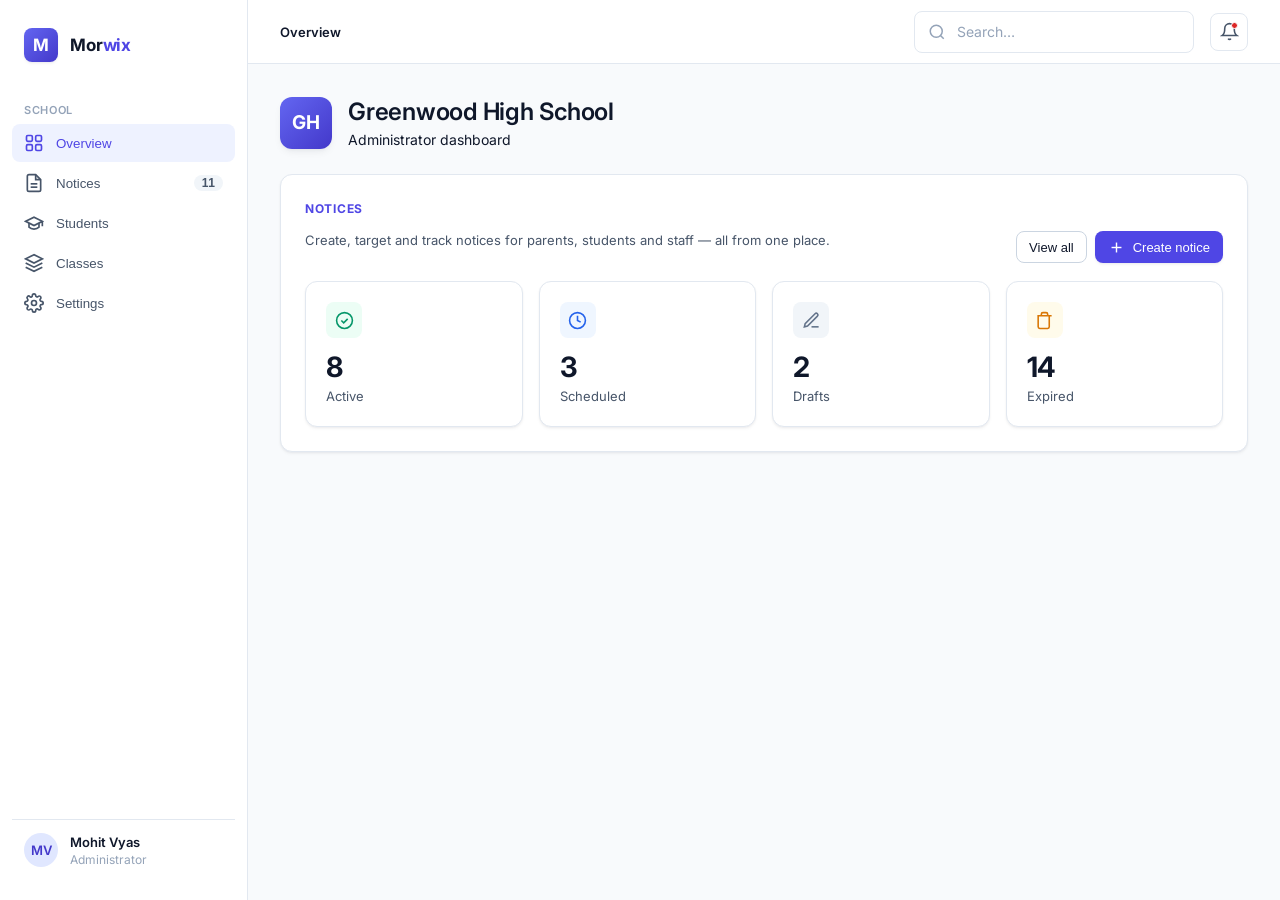
==== commit 4c586e36: "UX pass: unify recipient picker, merge Summary+Review, restructure Overview Recipients (desktop + mo" ====
--- a/notification-prototype/index.html
+++ b/notification-prototype/index.html
@@ -65,48 +65,31 @@
       <!-- ==================== HUB ==================== -->
       <section id="hub" class="screen">
         <div class="page">
-          <div class="page-head">
+          <div class="school-head">
+            <div class="school-logo">GH</div>
             <div>
-              <h1 class="h1">Notices</h1>
-              <p class="sub">Create, target and track notices for parents, students and staff — all from one place.</p>
-            </div>
-            <div class="actions">
-              <button class="btn btn--secondary" data-nav="view">View all</button>
-              <button class="btn btn--primary" data-nav="create">
-                <svg viewBox="0 0 24 24" fill="none" stroke-width="2"><line x1="12" y1="5" x2="12" y2="19"/><line x1="5" y1="12" x2="19" y2="12"/></svg>
-                Create notice
-              </button>
-            </div>
-          </div>
-
-          <div class="grid grid-4" style="margin-bottom:24px">
-            <div class="stat"><div class="top"><div class="ico ico--active"><svg viewBox="0 0 24 24" fill="none" stroke="currentColor"><circle cx="12" cy="12" r="10"/><polyline points="16 10 11 15 8 12"/></svg></div></div><div class="num">8</div><div class="lab">Active</div></div>
-            <div class="stat"><div class="top"><div class="ico ico--sched"><svg viewBox="0 0 24 24" fill="none" stroke="currentColor"><circle cx="12" cy="12" r="10"/><polyline points="12 6 12 12 16 14"/></svg></div></div><div class="num">3</div><div class="lab">Scheduled</div></div>
-            <div class="stat"><div class="top"><div class="ico ico--draft"><svg viewBox="0 0 24 24" fill="none" stroke="currentColor"><path d="M12 20h9"/><path d="M16.5 3.5a2.1 2.1 0 0 1 3 3L7 19l-4 1 1-4z"/></svg></div></div><div class="num">2</div><div class="lab">Drafts</div></div>
-            <div class="stat"><div class="top"><div class="ico ico--expired"><svg viewBox="0 0 24 24" fill="none" stroke="currentColor"><path d="M3 6h18M8 6V4a2 2 0 0 1 2-2h4a2 2 0 0 1 2 2v2m2 0v14a2 2 0 0 1-2 2H6a2 2 0 0 1-2-2V6"/></svg></div></div><div class="num">14</div><div class="lab">Expired</div></div>
-          </div>
-
-          <div class="grid grid-2" style="margin-bottom:24px">
-            <div class="entry" data-nav="create">
-              <div class="ico"><svg viewBox="0 0 24 24" fill="none" stroke-width="2"><line x1="12" y1="5" x2="12" y2="19"/><line x1="5" y1="12" x2="19" y2="12"/></svg></div>
-              <div><div class="h4">Create a notice</div><p class="muted body-sm" style="margin-top:4px">Compose the notice, choose recipients by class &amp; section, and publish or schedule.</p></div>
-              <div class="arrow"><svg viewBox="0 0 24 24" fill="none" stroke="currentColor"><line x1="5" y1="12" x2="19" y2="12"/><polyline points="12 5 19 12 12 19"/></svg></div>
-            </div>
-            <div class="entry" data-nav="view">
-              <div class="ico"><svg viewBox="0 0 24 24" fill="none" stroke-width="2"><line x1="8" y1="6" x2="21" y2="6"/><line x1="8" y1="12" x2="21" y2="12"/><line x1="8" y1="18" x2="21" y2="18"/><line x1="3" y1="6" x2="3.01" y2="6"/><line x1="3" y1="12" x2="3.01" y2="12"/><line x1="3" y1="18" x2="3.01" y2="18"/></svg></div>
-              <div><div class="h4">View all notices</div><p class="muted body-sm" style="margin-top:4px">Search, filter by date, class, section, status and response, and open any notice.</p></div>
-              <div class="arrow"><svg viewBox="0 0 24 24" fill="none" stroke="currentColor"><line x1="5" y1="12" x2="19" y2="12"/><polyline points="12 5 19 12 12 19"/></svg></div>
-            </div>
-          </div>
-
-          <div class="card">
-            <div class="card__head"><div class="h4">Recent notices</div><div class="actions"><button class="btn btn--ghost btn--sm" data-nav="view">See all</button></div></div>
-            <div class="card__body" style="padding:8px 24px">
-              <div class="summary-list">
-                <div class="summary-row" data-nav="detail"><div class="ico" style="background:var(--green-50);color:var(--green-600)"><svg viewBox="0 0 24 24" width="18" height="18" fill="none" stroke="currentColor" stroke-width="2"><path d="M14 2H6a2 2 0 0 0-2 2v16a2 2 0 0 0 2 2h12a2 2 0 0 0 2-2V8z"/><polyline points="14 2 14 8 20 8"/></svg></div><div class="grow"><div style="font-weight:600">Annual Sports Day — Parent Consent</div><div class="cell-sub">Grades 6–10 · Response required</div></div><span class="dates muted body-sm">12–20 Aug</span><span class="badge badge--active"><span class="dot"></span>Active</span></div>
-                <div class="summary-row" data-nav="detail"><div class="ico" style="background:var(--blue-50);color:var(--blue-600)"><svg viewBox="0 0 24 24" width="18" height="18" fill="none" stroke="currentColor" stroke-width="2"><path d="M14 2H6a2 2 0 0 0-2 2v16a2 2 0 0 0 2 2h12a2 2 0 0 0 2-2V8z"/><polyline points="14 2 14 8 20 8"/></svg></div><div class="grow"><div style="font-weight:600">PTM Schedule — Term 1</div><div class="cell-sub">Grade 9 (A,B), Grade 10 · Response required</div></div><span class="dates muted body-sm">15–18 Aug</span><span class="badge badge--scheduled"><span class="dot"></span>Scheduled</span></div>
-                <div class="summary-row" data-nav="detail"><div class="ico" style="background:var(--slate-100);color:var(--slate-500)"><svg viewBox="0 0 24 24" width="18" height="18" fill="none" stroke="currentColor" stroke-width="2"><path d="M14 2H6a2 2 0 0 0-2 2v16a2 2 0 0 0 2 2h12a2 2 0 0 0 2-2V8z"/><polyline points="14 2 14 8 20 8"/></svg></div><div class="grow"><div style="font-weight:600">Science Exhibition — Volunteers</div><div class="cell-sub">Grade 8 (C), Grade 9 (A) · Response required</div></div><span class="dates muted body-sm">Not set</span><span class="badge badge--draft"><span class="dot"></span>Draft</span></div>
-              </div>
+              <h1 class="h1" style="margin:0">Greenwood High School</h1>
+              <p class="sub" style="margin-top:2px">Administrator dashboard</p>
+            </div>
+          </div>
+
+          <div class="module">
+            <div class="module-eyebrow">Notices</div>
+            <div class="module-head">
+              <p class="muted body-sm">Create, target and track notices for parents, students and staff — all from one place.</p>
+              <div class="actions">
+                <button class="btn btn--secondary btn--sm" data-nav="view">View all</button>
+                <button class="btn btn--primary btn--sm" data-nav="create">
+                  <svg viewBox="0 0 24 24" fill="none" stroke-width="2"><line x1="12" y1="5" x2="12" y2="19"/><line x1="5" y1="12" x2="19" y2="12"/></svg>
+                  Create notice
+                </button>
+              </div>
+            </div>
+            <div class="grid grid-4" style="margin-top:18px">
+              <div class="stat"><div class="top"><div class="ico ico--active"><svg viewBox="0 0 24 24" fill="none" stroke="currentColor"><circle cx="12" cy="12" r="10"/><polyline points="16 10 11 15 8 12"/></svg></div></div><div class="num">8</div><div class="lab">Active</div></div>
+              <div class="stat"><div class="top"><div class="ico ico--sched"><svg viewBox="0 0 24 24" fill="none" stroke="currentColor"><circle cx="12" cy="12" r="10"/><polyline points="12 6 12 12 16 14"/></svg></div></div><div class="num">3</div><div class="lab">Scheduled</div></div>
+              <div class="stat"><div class="top"><div class="ico ico--draft"><svg viewBox="0 0 24 24" fill="none" stroke="currentColor"><path d="M12 20h9"/><path d="M16.5 3.5a2.1 2.1 0 0 1 3 3L7 19l-4 1 1-4z"/></svg></div></div><div class="num">2</div><div class="lab">Drafts</div></div>
+              <div class="stat"><div class="top"><div class="ico ico--expired"><svg viewBox="0 0 24 24" fill="none" stroke="currentColor"><path d="M3 6h18M8 6V4a2 2 0 0 1 2-2h4a2 2 0 0 1 2 2v2m2 0v14a2 2 0 0 1-2 2H6a2 2 0 0 1-2-2V6"/></svg></div></div><div class="num">14</div><div class="lab">Expired</div></div>
             </div>
           </div>
         </div>
@@ -126,9 +109,7 @@
             <div class="step-line" data-line="1"></div>
             <div class="step" data-step="2"><div class="num">2</div><div class="txt"><div class="k">Step 2</div><div class="v">Recipients</div></div></div>
             <div class="step-line" data-line="2"></div>
-            <div class="step" data-step="3"><div class="num">3</div><div class="txt"><div class="k">Step 3</div><div class="v">Summary</div></div></div>
-            <div class="step-line" data-line="3"></div>
-            <div class="step" data-step="4"><div class="num">4</div><div class="txt"><div class="k">Step 4</div><div class="v">Review</div></div></div>
+            <div class="step" data-step="3"><div class="num">3</div><div class="txt"><div class="k">Step 3</div><div class="v">Review</div></div></div>
           </div>
 
           <!-- Step 1: Details -->
@@ -168,11 +149,7 @@
           <div class="wizard-step" data-wstep="2">
             <div class="card"><div class="card__body">
               <div class="h4" style="margin-bottom:4px">Who should receive this notice?</div>
-              <p class="muted body-sm" style="margin-bottom:20px">Pick all classes, or choose specific classes — each class can target all sections or specific sections.</p>
-              <div class="radio-cards" style="margin-bottom:24px">
-                <div class="radio-card" data-mode="all"><div class="radio"></div><div><div class="t">All classes</div><div class="d">Every class and every section receives this notice.</div></div></div>
-                <div class="radio-card on" data-mode="selected"><div class="radio on"></div><div><div class="t">Selected classes</div><div class="d">Choose specific classes and, per class, all or specific sections.</div></div></div>
-              </div>
+              <p class="muted body-sm" style="margin-bottom:20px">Check the classes to include. Use "Select all" to target every class, or pick specific classes and, per class, all or specific sections.</p>
 
               <div id="class-builder">
                 <div class="row between" style="margin-bottom:12px"><div class="overline subtle">Classes</div><button class="btn btn--ghost btn--sm" id="toggle-all-classes">Select all</button></div>
@@ -195,56 +172,49 @@
             </div>
           </div>
 
-          <!-- Step 3: Summary -->
+          <!-- Step 3: Review & Publish (merged Summary + Review) -->
           <div class="wizard-step" data-wstep="3">
             <div class="total-banner" style="margin-bottom:20px">
               <div class="ico"><svg viewBox="0 0 24 24" fill="none" stroke-width="2"><path d="M17 21v-2a4 4 0 0 0-4-4H5a4 4 0 0 0-4 4v2"/><circle cx="9" cy="7" r="4"/><path d="M23 21v-2a4 4 0 0 0-3-3.87"/><path d="M16 3.13a4 4 0 0 1 0 7.75"/></svg></div>
               <div><div class="big" id="sum-total">0</div><div class="lab">estimated recipients across <span id="sum-classes">0</span> classes</div></div>
             </div>
-            <div class="card"><div class="card__head"><div class="h4">Recipient summary</div><button class="btn btn--ghost btn--sm" onclick="goStep(2)">Edit recipients</button></div>
-              <div class="card__body" style="padding-top:8px;padding-bottom:8px">
-                <div class="summary-list" id="summary-list"></div>
-              </div>
-            </div>
-            <div class="callout callout--warn" style="margin-top:20px">
-              <svg viewBox="0 0 24 24" fill="none" stroke-width="2"><path d="M10.29 3.86 1.82 18a2 2 0 0 0 1.71 3h16.94a2 2 0 0 0 1.71-3L13.71 3.86a2 2 0 0 0-3.42 0z"/><line x1="12" y1="9" x2="12" y2="13"/><line x1="12" y1="17" x2="12.01" y2="17"/></svg>
-              <span>This is your last checkpoint to verify <strong>who</strong> receives the notice. Please review carefully — recipients can't be edited after publishing in Release 1.</span>
-            </div>
-            <label class="opt-row" id="confirm-recipients" style="margin-top:20px">
-              <span class="check"><svg viewBox="0 0 24 24" fill="none"><polyline points="20 6 9 17 4 12"/></svg></span>
-              <span style="font-weight:500">I've reviewed the recipients and they're correct.</span>
-            </label>
-            <div class="wizard-foot">
-              <button class="btn btn--secondary" onclick="goStep(2)"><svg viewBox="0 0 24 24" fill="none" stroke-width="2"><line x1="19" y1="12" x2="5" y2="12"/><polyline points="12 19 5 12 12 5"/></svg>Back</button>
-              <div class="right">
-                <button class="btn btn--secondary" onclick="saveDraft()">Save as draft</button>
-                <button class="btn btn--primary" id="to-review" onclick="goStep(4)">Continue to review<svg viewBox="0 0 24 24" fill="none" stroke-width="2"><line x1="5" y1="12" x2="19" y2="12"/><polyline points="12 5 19 12 12 19"/></svg></button>
-              </div>
-            </div>
-          </div>
-
-          <!-- Step 4: Review & Publish -->
-          <div class="wizard-step" data-wstep="4">
-            <div class="card"><div class="card__head"><div class="h4">Review &amp; publish</div><span class="badge badge--scheduled" id="will-status"><span class="dot"></span>Will schedule</span></div>
+
+            <div class="card" style="margin-bottom:20px"><div class="card__head"><div class="h4">Notice details</div><span class="badge badge--scheduled" id="will-status"><span class="dot"></span>Will schedule</span></div>
               <div class="card__body">
                 <dl class="review-grid">
                   <dt>Title</dt><dd id="rv-title" style="font-weight:600">—</dd>
                   <dt>Description</dt><dd id="rv-desc" class="muted">—</dd>
                   <dt>Effective period</dt><dd id="rv-dates">—</dd>
                   <dt>Response required</dt><dd id="rv-response">—</dd>
-                  <dt>Recipients</dt><dd id="rv-recipients"><div class="summary-list" id="rv-recipients-list" style="margin-top:-8px"></div></dd>
                 </dl>
               </div>
             </div>
+
+            <div class="card"><div class="card__head"><div class="h4">Recipient summary</div><button class="btn btn--ghost btn--sm" onclick="goStep(2)">Edit recipients</button></div>
+              <div class="card__body" style="padding-top:8px;padding-bottom:8px">
+                <div class="summary-list" id="summary-list"></div>
+              </div>
+            </div>
+
+            <div class="callout callout--warn" style="margin-top:20px">
+              <svg viewBox="0 0 24 24" fill="none" stroke-width="2"><path d="M10.29 3.86 1.82 18a2 2 0 0 0 1.71 3h16.94a2 2 0 0 0 1.71-3L13.71 3.86a2 2 0 0 0-3.42 0z"/><line x1="12" y1="9" x2="12" y2="13"/><line x1="12" y1="17" x2="12.01" y2="17"/></svg>
+              <span>This is your last checkpoint before publishing. Please review carefully — recipients can't be edited after publishing in Release 1.</span>
+            </div>
+            <label class="opt-row" id="confirm-recipients" style="margin-top:16px">
+              <span class="check"><svg viewBox="0 0 24 24" fill="none"><polyline points="20 6 9 17 4 12"/></svg></span>
+              <span style="font-weight:500">I've reviewed the notice and recipients — everything is correct.</span>
+            </label>
+
             <div class="callout" style="margin-top:20px">
               <svg viewBox="0 0 24 24" fill="none" stroke-width="2"><circle cx="12" cy="12" r="10"/><line x1="12" y1="16" x2="12" y2="12"/><line x1="12" y1="8" x2="12.01" y2="8"/></svg>
               <span id="publish-note">Because the start date is in the future, this notice will be <strong>Scheduled</strong> and go live automatically on its start date.</span>
             </div>
+
             <div class="wizard-foot">
-              <button class="btn btn--secondary" onclick="goStep(3)"><svg viewBox="0 0 24 24" fill="none" stroke-width="2"><line x1="19" y1="12" x2="5" y2="12"/><polyline points="12 19 5 12 12 5"/></svg>Back</button>
+              <button class="btn btn--secondary" onclick="goStep(2)"><svg viewBox="0 0 24 24" fill="none" stroke-width="2"><line x1="19" y1="12" x2="5" y2="12"/><polyline points="12 19 5 12 12 5"/></svg>Back</button>
               <div class="right">
                 <button class="btn btn--secondary" onclick="saveDraft()">Save as draft</button>
-                <button class="btn btn--primary" onclick="publishNotice()"><svg viewBox="0 0 24 24" fill="none" stroke-width="2"><line x1="22" y1="2" x2="11" y2="13"/><polygon points="22 2 15 22 11 13 2 9 22 2"/></svg>Publish notice</button>
+                <button class="btn btn--primary" id="publish-btn" onclick="publishNotice()"><svg viewBox="0 0 24 24" fill="none" stroke-width="2"><line x1="22" y1="2" x2="11" y2="13"/><polygon points="22 2 15 22 11 13 2 9 22 2"/></svg>Publish notice</button>
               </div>
             </div>
           </div>
--- a/notification-prototype/styles.css
+++ b/notification-prototype/styles.css
@@ -143,12 +143,14 @@
 .ico--active{background:var(--green-50);color:var(--green-600);} .ico--sched{background:var(--blue-50);color:var(--blue-600);}
 .ico--draft{background:var(--slate-100);color:var(--slate-500);} .ico--expired{background:var(--amber-50);color:var(--amber-600);}
 
-.entry{display:flex;gap:var(--sp-lg);align-items:flex-start;padding:var(--sp-2xl);border:1px solid var(--border);border-radius:var(--r-lg);background:var(--bg-surface);cursor:pointer;transition:.14s;box-shadow:var(--el-sm);}
-.entry:hover{border-color:var(--brand-300);box-shadow:var(--el-md);transform:translateY(-1px);}
-.entry .ico{width:46px;height:46px;border-radius:var(--r-md);background:var(--brand-50);color:var(--brand-600);display:flex;align-items:center;justify-content:center;flex:none;}
-.entry .ico svg{width:24px;height:24px;stroke:currentColor;stroke-width:2;}
-.entry .arrow{margin-left:auto;color:var(--text-tertiary);align-self:center;}
-.entry .arrow svg{width:20px;height:20px;stroke-width:2;}
+/* ---------- School header + module section (Overview) ---------- */
+.school-head{display:flex;align-items:center;gap:var(--sp-lg);margin-bottom:var(--sp-2xl);}
+.school-logo{width:52px;height:52px;border-radius:var(--r-lg);background:linear-gradient(135deg,var(--brand-500),var(--brand-700));color:#fff;font-weight:700;font-size:19px;letter-spacing:-.01em;display:flex;align-items:center;justify-content:center;box-shadow:var(--el-md);flex:none;}
+.module{background:var(--bg-surface);border:1px solid var(--border);border-radius:var(--r-lg);padding:var(--sp-2xl);box-shadow:var(--el-sm);}
+.module-eyebrow{font-size:12px;font-weight:700;text-transform:uppercase;letter-spacing:.06em;color:var(--brand-600);margin-bottom:var(--sp-md);}
+.module-head{display:flex;align-items:flex-start;gap:var(--sp-lg);}
+.module-head .sub{max-width:520px;}
+.module-head .actions{margin-left:auto;display:flex;gap:var(--sp-sm);flex:none;}
 
 /* ---------- Forms ---------- */
 .field{display:flex;flex-direction:column;gap:var(--sp-sm);margin-bottom:var(--sp-xl);}
@@ -185,14 +187,6 @@
 .radio.on::after{transform:scale(1);}
 .opt-row{display:flex;align-items:center;gap:var(--sp-md);cursor:pointer;}
 
-/* Radio cards */
-.radio-cards{display:grid;grid-template-columns:1fr 1fr;gap:var(--sp-lg);}
-.radio-card{display:flex;gap:var(--sp-md);align-items:flex-start;padding:var(--sp-lg);border:1px solid var(--border);border-radius:var(--r-md);cursor:pointer;transition:.12s;background:#fff;}
-.radio-card:hover{border-color:var(--brand-300);}
-.radio-card.on{border-color:var(--bg-brand);background:var(--brand-50);box-shadow:0 0 0 1px var(--bg-brand) inset;}
-.radio-card .t{font-weight:600;}
-.radio-card .d{color:var(--text-secondary);font-size:13px;line-height:18px;margin-top:2px;}
-
 /* Segmented */
 .segmented{display:inline-flex;background:var(--slate-100);border-radius:var(--r-md);padding:3px;gap:2px;}
 .segmented button{border:none;background:none;padding:5px 12px;border-radius:6px;font:inherit;font-weight:500;font-size:13px;color:var(--text-secondary);cursor:pointer;transition:.1s;}
